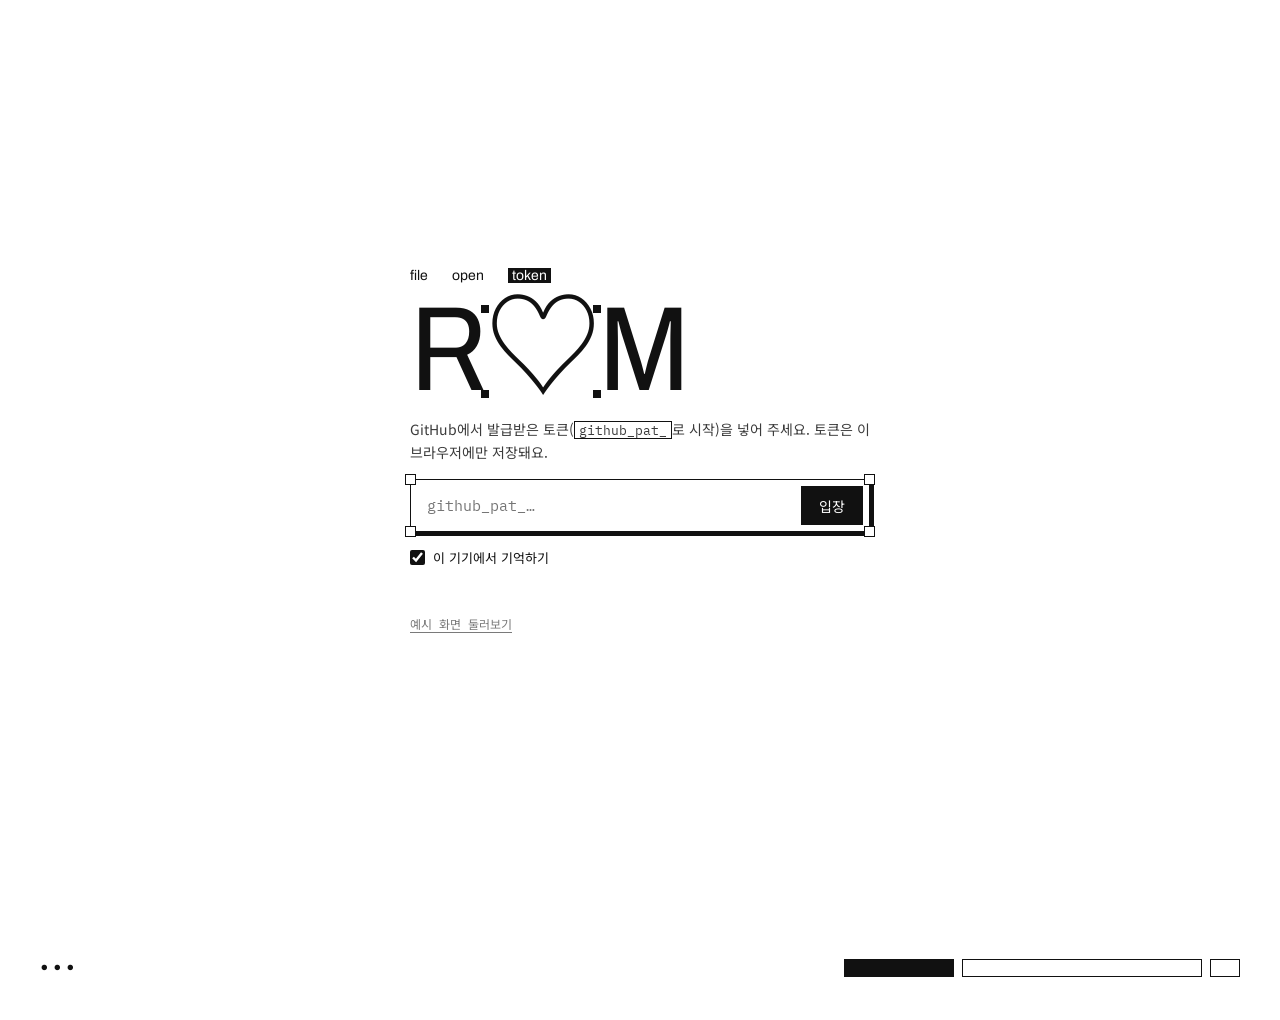
==== index.html @ b3a7171d "Append new outfits at the end and let outfits be reordered In window mode each card can be dragged t" ====
<!doctype html>
<html lang="ko">
<head>
<meta charset="utf-8">
<meta name="viewport" content="width=device-width, initial-scale=1, viewport-fit=cover">
<!--ARTIFACT-START-->
<title>R♡M</title>
<meta name="claude:viewport-fit-sides" content="cover">
<link rel="preconnect" href="https://fonts.googleapis.com">
<link rel="preconnect" href="https://fonts.gstatic.com" crossorigin>
<link rel="stylesheet" href="https://fonts.googleapis.com/css2?family=Archivo:wdth,wght@62..125,300..900&family=IBM+Plex+Mono:wght@400;500&family=Noto+Sans+KR:wght@400;500;700&display=swap">
<style>
/* Layout: 그래픽 툴 화면 같은 한 장짜리 페이지.
   위: 메뉴 바 → 기본 룩북 세팅(남캐·여캐, 제복 단락 포함) 텍스트 박스 두 개 + 큰 PROMPT 타이포
   가운데: 캐릭터 섹션 버튼(신드롬 / 리아)
   아래: 선택한 캐릭터의 의상 그리드 → 누르면 프롬프트 팝업
   흑백 톤의 단일 밝은 테마. 의상 이미지는 원본 색 그대로, 잘리지 않게 전체를 보여준다. */
:root{
  color-scheme:light;
  --bg:#ffffff; --ink:#111111; --ink2:#3b3b3b; --mute:#7a7a7a; --line:#111111; --soft:#f1f1ef; --err:#a12a2a;
  --grot:"Archivo","Helvetica Neue",Arial,"Noto Sans KR",sans-serif;
  --kr:"Noto Sans KR","Apple SD Gothic Neo","Malgun Gothic",system-ui,sans-serif;
  --mono:"IBM Plex Mono",ui-monospace,"Noto Sans KR",monospace;
}
*{box-sizing:border-box}
[hidden]{display:none!important}
html,body{margin:0}
body{background:var(--bg);color:var(--ink);font-family:var(--grot);
  padding-left:max(16px,env(safe-area-inset-left,0px));padding-right:max(16px,env(safe-area-inset-right,0px));padding-block:0 40px;overflow-x:hidden}
button{font:inherit;color:inherit;cursor:pointer}
img{display:block;max-width:100%}
:focus-visible{outline:2px solid var(--ink);outline-offset:3px}
.wrap{max-width:1200px;margin:0 auto;position:relative}

/* 핸들 */
.h{position:absolute;width:11px;height:11px;background:var(--bg);border:1px solid var(--line);pointer-events:none}
.h.tl{top:-6px;left:-6px}.h.tr{top:-6px;right:-6px}.h.bl{bottom:-6px;left:-6px}.h.br{bottom:-6px;right:-6px}.h.tm{top:-6px;left:calc(50% - 6px)}.h.bm{bottom:-6px;left:calc(50% - 6px)}

/* 메뉴 바 */
.menu{display:flex;justify-content:space-between;align-items:center;gap:14px;flex-wrap:wrap;font-size:14px;padding-block:20px 0}
.menu ul{display:flex;gap:24px;list-style:none;margin:0;padding:0}
.menu li.on{background:var(--ink);color:var(--bg);padding:0 4px}
.mb{border:0;background:none;padding:0 4px;font:inherit;line-height:inherit}
.mb:hover{text-decoration:underline;text-underline-offset:3px}
.mb[aria-pressed="true"]{background:var(--ink);color:var(--bg);text-decoration:none}
/* view = 완성 화면: 수정·추가·삭제 버튼을 모두 숨긴다 */
.mode-view [data-edit],.mode-view [data-editi],.mode-view [data-add],.mode-view [data-del],.mode-view .ed,.mode-view .mv{display:none!important}
.mode-view .pick[data-portrait]{pointer-events:none}
.mode-view .pick[data-portrait] .empty2{visibility:hidden}
.bars{display:flex;gap:8px;align-items:center}
.bars i{display:block;height:18px;border:1px solid var(--line)}
.bars i.f{background:var(--ink)}
.bars button{border:1px solid var(--line);background:var(--bg);height:22px;padding:0 10px;font-size:12px}

.rot{writing-mode:vertical-rl;font-size:13px;position:absolute;left:-28px;top:220px}

/* 히어로 */
.hero{display:grid;grid-template-columns:minmax(0,1.1fr) minmax(0,1fr);gap:clamp(20px,4vw,48px);margin-top:36px;align-items:start}
.mains{display:flex;flex-direction:column;gap:34px}
.doc{display:flex;flex-direction:column}
.tab{display:inline-flex;align-self:flex-start;align-items:center;gap:14px;border:1px solid var(--line);border-bottom:0;padding:6px 10px;font-size:14px;background:var(--bg)}
.tab b{font-weight:600}
.tab span{font-family:var(--mono);font-size:11px;color:var(--mute)}
.sel{position:relative;border:1px solid var(--line);padding:20px 22px}
.prompt{font-family:var(--mono);font-size:14px;line-height:1.75;margin:0;word-break:break-word;white-space:pre-wrap}
.tb{display:flex;align-items:center;gap:8px;margin-top:14px;flex-wrap:wrap;font-size:13px}
.tb .box{border:1px solid var(--line);padding:5px 10px}
.btn{border:1px solid var(--line);background:var(--ink);color:var(--bg);padding:7px 14px;font-size:13px}
.btn.w{background:var(--bg);color:var(--ink)}

.side{display:flex;flex-direction:column;gap:22px}
.big{font-weight:400;font-stretch:88%;font-size:clamp(72px,12vw,150px);line-height:.86;letter-spacing:-.04em;margin:0}
.big .o{position:relative;display:inline-block}
.big .o::after{content:"";position:absolute;inset:6% -2% 4%;pointer-events:none;background:
  linear-gradient(var(--ink),var(--ink)) 0 0/8px 8px no-repeat,linear-gradient(var(--ink),var(--ink)) 100% 0/8px 8px no-repeat,linear-gradient(var(--ink),var(--ink)) 0 100%/8px 8px no-repeat,linear-gradient(var(--ink),var(--ink)) 100% 100%/8px 8px no-repeat}
/* 캐릭터 대표 이미지 */
.portraits{display:grid;grid-template-columns:repeat(2,minmax(0,1fr));gap:18px;width:100%;max-width:440px}
.pt{position:relative;min-width:0}
.pt .pick{display:block;width:100%;border:0;background:none;padding:0;text-align:left;position:relative}
.pt .frame{aspect-ratio:3/4;border:1px solid var(--line);background:var(--bg);display:grid;place-items:center;overflow:hidden}
.pt .frame img{width:100%;height:100%;object-fit:contain}
.pt .frame .empty2{font-family:var(--kr);font-size:12px;color:var(--mute);text-align:center;line-height:1.6}
.pt .frame .empty2 b{display:block;font-size:30px;font-weight:300;color:var(--ink);line-height:1}
.pt .h{display:none}
.pt .pick:hover .h,.pt .pick:focus-visible .h,.pt.on .h{display:block}
.pt .pick:focus-visible{outline:none}
.pt .cap{display:flex;justify-content:space-between;align-items:baseline;gap:6px;margin-top:8px}
.pt .cap b{font-size:15px;font-weight:600;font-family:var(--kr)}
.pt .cap span{font-family:var(--mono);font-size:11px;color:var(--mute)}
.pt .ed{position:absolute;top:6px;right:6px;z-index:2;border:1px solid var(--line);background:var(--bg);font-size:11px;padding:3px 7px;font-family:var(--kr)}
.pt .ed:hover,.pt .ed:focus-visible{background:var(--ink);color:var(--bg)}

/* 섹션 버튼: 신드롬 / 리아 */
.chars{margin-top:64px;display:flex;align-items:center;gap:clamp(12px,3vw,28px);flex-wrap:wrap}
.chars .lbl{font-family:var(--mono);font-size:12px;color:var(--mute);writing-mode:vertical-rl;transform:rotate(180deg)}
.cbtn{position:relative;border:1px solid transparent;background:none;padding:5px 14px 6px;font-weight:500;font-stretch:80%;font-size:clamp(22px,3vw,30px);line-height:1;letter-spacing:-.03em;color:#b5b5b5;font-family:var(--grot)}
.cbtn:hover{color:var(--ink)}
.cbtn[aria-selected="true"]{color:var(--ink);border-color:var(--line)}
.cbtn .h{display:none}
.cbtn[aria-selected="true"] .h{display:block}
.cbtn sup{font-family:var(--mono);font-size:12px;font-weight:400;letter-spacing:0;vertical-align:top;margin-left:6px;color:var(--mute)}
.slash{font-weight:300;font-stretch:80%;font-size:clamp(22px,3vw,30px);line-height:1;color:var(--ink)}

/* 의상 그리드 */
.grid{display:grid;grid-template-columns:repeat(6,minmax(0,1fr));gap:22px 18px;margin-top:30px}
.card{position:relative;min-width:0}
.card .ed{position:absolute;top:6px;right:6px;z-index:2;border:1px solid var(--line);background:var(--bg);font-size:11px;padding:3px 7px;font-family:var(--kr);opacity:.85}
.card .ed:hover,.card .ed:focus-visible{opacity:1;background:var(--ink);color:var(--bg)}
.card .mv{position:absolute;top:6px;left:6px;z-index:2;display:flex}
.card .mv button{border:1px solid var(--line);background:var(--bg);font-size:11px;width:24px;height:22px;padding:0;line-height:1}
.card .mv button+button{border-left:0}
.card .mv button:hover:not(:disabled){background:var(--ink);color:var(--bg)}
.card .mv button:disabled{opacity:.3;cursor:default}
.card[draggable="true"]{cursor:grab}
.card.dragging{opacity:.35}
.card.drop-l::before,.card.drop-r::before{content:"";position:absolute;top:0;bottom:0;width:3px;background:var(--ink);z-index:3}
.card.drop-l::before{left:-11px}.card.drop-r::before{right:-11px}
.mode-view .card[draggable="true"]{cursor:default}
.it{width:100%}
.it{border:0;background:none;padding:0;text-align:left;position:relative;font-family:var(--grot)}
.it .h{display:none}
.it:hover .h,.it:focus-visible .h{display:block}
.it:focus-visible{outline:none}
.art{aspect-ratio:1;border:1px solid var(--line);background:var(--bg);position:relative;overflow:hidden}
.art img{width:100%;height:100%;object-fit:contain}
.art.contain img{padding:10%}
.it .nm{display:flex;flex-direction:column;gap:2px;font-size:13px;margin-top:8px;line-height:1.35;word-break:keep-all}
.it .nm em{font-style:normal;font-family:var(--mono);font-size:11px;color:var(--mute);white-space:nowrap}
.addt{border:1px dashed var(--line);background:var(--bg);aspect-ratio:1;display:flex;flex-direction:column;align-items:center;justify-content:center;gap:6px;font-size:13px}
.addt b{font-size:42px;font-weight:300;line-height:1}
.empty{grid-column:1/-1;border:1px dashed var(--line);padding:40px 20px;text-align:center;font-size:14px;color:var(--ink2)}

.foot{display:flex;justify-content:space-between;align-items:center;margin-top:56px;gap:12px;flex-wrap:wrap}
.dots{font-size:22px;letter-spacing:4px}

@media (max-width:1100px){.grid{grid-template-columns:repeat(4,minmax(0,1fr))}}
@media (max-width:900px){.hero{grid-template-columns:1fr}.grid{grid-template-columns:repeat(3,minmax(0,1fr))}.rot{display:none}.side{flex-direction:row;align-items:flex-end;flex-wrap:wrap}}
@media (max-width:600px){.grid{grid-template-columns:repeat(2,minmax(0,1fr))}}
@media (max-width:420px){.menu ul{gap:14px}.grid{gap:18px 14px}}

/* 팝업 */
.ov{position:fixed;inset:0;z-index:40;background:rgba(17,17,17,.5);display:grid;place-items:center;
  padding:max(16px,env(safe-area-inset-top,0px)) max(16px,env(safe-area-inset-right,0px)) max(16px,env(safe-area-inset-bottom,0px)) max(16px,env(safe-area-inset-left,0px))}
.sheet{background:var(--bg);width:min(860px,100%);max-height:100%;overflow:auto;border:1px solid var(--line);position:relative;box-shadow:8px 8px 0 var(--ink)}
.sheet .bar{display:flex;justify-content:space-between;align-items:center;border-bottom:1px solid var(--line);padding:8px 8px 8px 14px;font-size:13px;position:sticky;top:0;background:var(--bg);z-index:2}
.sheet .bar span{font-family:var(--mono);font-size:12px}
.sheet .x{width:30px;height:30px;border:1px solid var(--line);background:var(--bg);font-size:16px;line-height:1}
.view{display:grid;grid-template-columns:minmax(0,1fr) minmax(0,1.1fr)}
.view .art{aspect-ratio:3/4;border:0;border-right:1px solid var(--line)}
.view .bd{padding:24px 22px 22px;display:flex;flex-direction:column;gap:12px;min-width:0}
.view .tg{font-family:var(--mono);font-size:11px;border:1px solid var(--line);align-self:flex-start;padding:2px 8px}
.view h3{margin:0;font-size:26px;font-weight:500;font-stretch:88%;letter-spacing:-.01em}
.view pre{margin:0;white-space:pre-wrap;word-break:break-word;font-family:var(--mono);font-size:13.5px;line-height:1.75;border:1px dashed var(--line);padding:14px;max-height:300px;overflow:auto}
.view .act{display:flex;gap:8px;flex-wrap:wrap;margin-top:auto}
.btn.del{background:var(--bg);color:var(--err);border-color:var(--err)}
.form{padding:22px;display:flex;flex-direction:column;gap:14px;font-family:var(--kr)}
.form label{display:flex;flex-direction:column;gap:6px;font-size:13px;font-weight:500}
.form input[type=text],.form textarea,.form select{font:inherit;font-weight:400;border:1px solid var(--line);background:var(--bg);padding:10px 12px;font-size:14px;border-radius:0}
.form textarea{min-height:130px;font-family:var(--mono);font-size:13px;line-height:1.6;resize:vertical}
.form .two{display:grid;grid-template-columns:1fr 1fr;gap:12px}
.seg{display:flex;border:1px solid var(--line)}
.seg label{flex:1;flex-direction:row!important;align-items:center;justify-content:center;padding:9px;cursor:pointer;position:relative}
.seg label:has(input:checked){background:var(--ink);color:var(--bg)}
.seg input{position:absolute;opacity:0;pointer-events:none}
.drop{border:1px dashed var(--line);padding:14px;display:flex;gap:14px;align-items:center}
.drop .pv{width:72px;height:96px;flex:none;background:var(--soft);display:grid;place-items:center;font-size:11px;color:var(--mute);overflow:hidden}
.drop .pv img{width:100%;height:100%;object-fit:contain}
.drop.over{background:var(--soft);border-style:solid}
.hint{font-size:12px;color:var(--mute);margin:6px 0 0}
.err{color:var(--err);font-size:13px;min-height:1em;margin:0}
.row-end{display:flex;gap:8px;justify-content:flex-end}
@media (max-width:640px){.view{grid-template-columns:1fr}.view .art{aspect-ratio:4/3;border-right:0;border-bottom:1px solid var(--line)}.form .two{grid-template-columns:1fr}}
.toast{position:fixed;left:50%;bottom:calc(24px + env(safe-area-inset-bottom,0px));transform:translateX(-50%);background:var(--ink);color:var(--bg);padding:10px 18px;font-size:14px;z-index:60;font-family:var(--kr)}
.pop{animation:pop .3s}@keyframes pop{50%{transform:scale(1.06)}}

/* 제복 단락 */
.prompt+.prompt{margin-top:14px}
.prompt.u{padding-top:14px;border-top:1px dashed var(--line)}
.btn[aria-pressed="true"]{background:var(--ink);color:var(--bg)}
.btn.tg2{background:var(--bg);color:var(--ink)}
/* 팝업 안 섹션별 프롬프트 */
.pbox{border:1px solid var(--line);position:relative;padding:14px}
.pbox .prompt{font-size:13.5px}
.vh{display:flex;justify-content:space-between;align-items:center;gap:8px;flex-wrap:wrap}
.vh b{font-size:15px;font-family:var(--kr)}
.vh .btns{display:flex;gap:6px}
.opts{display:flex;gap:16px;flex-wrap:wrap;font-family:var(--kr);font-size:14px}
.opts label{display:flex;align-items:center;gap:6px;cursor:pointer}
.opts input{width:16px;height:16px;accent-color:#111;margin:0}
/* 폼: 섹션 행 */
.srows{display:flex;flex-direction:column;gap:12px}
.srow{border:1px dashed var(--line);padding:10px;display:flex;flex-direction:column;gap:8px}
.srow .top2{display:flex;gap:8px;align-items:center}
.srow .top2 input{flex:1;min-width:0}
.srow textarea{min-height:90px}
.srow .rm{border:1px solid var(--line);background:var(--bg);width:34px;height:38px;flex:none}
.addsec{align-self:flex-start}
.lk{display:inline-flex;align-items:center;border:1px solid var(--line);height:22px;padding:0 10px;font-size:12px;text-decoration:none;color:var(--ink)}
.mode{font-family:var(--mono);font-size:11px;color:var(--mute)}
.gate{position:fixed;inset:0;z-index:50;background:var(--bg);display:grid;place-items:center;overflow:auto;
  padding:max(16px,env(safe-area-inset-top,0px)) max(16px,env(safe-area-inset-right,0px)) max(16px,env(safe-area-inset-bottom,0px)) max(16px,env(safe-area-inset-left,0px))}
.gbox{width:min(460px,100%);display:flex;flex-direction:column;gap:16px}
.gbox .big{font-size:clamp(72px,18vw,120px)}
.gbox p{margin:0;font-size:14px;line-height:1.6;color:var(--ink2);font-family:var(--kr)}
.gbox code{font-family:var(--mono);font-size:12.5px;border:1px solid var(--line);padding:0 4px}
.gform{position:relative;border:1px solid var(--line);padding:6px;display:flex;gap:6px}
.gform input{flex:1;min-width:0;border:0;font-family:var(--mono);font-size:15px;padding:10px;background:transparent}
.gform input:focus{outline:none}
.gform:focus-within{box-shadow:4px 4px 0 var(--ink)}
.gform button{border:0;background:var(--ink);color:var(--bg);padding:0 18px;font-size:14px}
.keep{display:flex;align-items:center;gap:8px;font-size:13px;font-family:var(--kr)}
.keep input{width:15px;height:15px;accent-color:#111;margin:0}
.gerr{color:var(--err);font-size:13px;min-height:1.2em;font-family:var(--kr)}
.demo{align-self:flex-start;border:0;background:none;padding:0;font-size:12px;font-family:var(--mono);color:var(--mute);text-decoration:underline;text-underline-offset:3px}
.shake{animation:sh .35s}@keyframes sh{25%{transform:translateX(-6px)}75%{transform:translateX(6px)}}
.sr{position:absolute;width:1px;height:1px;overflow:hidden;clip:rect(0 0 0 0);white-space:nowrap}
button.lk{background:var(--bg);cursor:pointer}
@media (prefers-reduced-motion:reduce){*{animation:none!important;transition:none!important}}
</style>
<!--HEAD-END-->
</head>
<body>
<!--BODY-START-->
<div class="gate" id="gate" hidden>
  <div class="gbox">
    <div class="menu" style="padding:0"><ul><li>file</li><li>open</li><li class="on">token</li></ul></div>
    <h1 class="big">R<span class="o">♡</span>M</h1>
    <p>GitHub에서 발급받은 토큰(<code>github_pat_</code>로 시작)을 넣어 주세요. 토큰은 이 브라우저에만 저장돼요.</p>
    <form class="gform" id="gform" autocomplete="off">
      <i class="h tl"></i><i class="h tr"></i><i class="h bl"></i><i class="h br"></i>
      <label for="gtoken" class="sr">GitHub 토큰</label>
      <input id="gtoken" type="password" placeholder="github_pat_…" spellcheck="false">
      <button type="submit">입장</button>
    </form>
    <label class="keep" for="gkeep"><input type="checkbox" id="gkeep" checked>이 기기에서 기억하기</label>
    <div class="gerr" id="gerr" role="alert"></div>
    <button type="button" class="demo" id="gdemo">예시 화면 둘러보기</button>
  </div>
</div>

<div class="wrap" id="app">
  <div class="menu">
    <ul><li>filter</li><li>effect</li><li><button type="button" class="mb" data-mode="view" aria-pressed="false" title="완성 화면 보기">view</button></li><li><button type="button" class="mb" data-mode="window" aria-pressed="true" title="수정 화면">window</button></li></ul>
    <div class="bars"><i class="f" style="width:22px"></i><i style="width:clamp(60px,14vw,150px)"></i><button type="button" data-add>+ 추가</button><button type="button" class="lk" id="lock" hidden>나가기</button></div>
  </div>
  <span class="rot">( prompt )</span>

  <div class="hero">
    <div class="mains" id="mains"></div>
    <div class="side">
      <h1 class="big">R<span class="o">♡</span>M</h1>
      <div class="portraits" id="portraits"></div>
    </div>
  </div>

  <div class="chars" role="tablist" aria-label="캐릭터">
    <span class="lbl">layer</span>
    <button class="cbtn" role="tab" id="c-syndrome" data-char="syndrome" aria-controls="grid"><i class="h tl"></i><i class="h tr"></i><i class="h bl"></i><i class="h br"></i>신드롬<sup id="n-syndrome"></sup></button>
    <span class="slash" aria-hidden="true">/</span>
    <button class="cbtn" role="tab" id="c-ria" data-char="ria" aria-controls="grid"><i class="h tl"></i><i class="h tr"></i><i class="h bl"></i><i class="h br"></i>리아<sup id="n-ria"></sup></button>
  </div>

  <div class="grid" id="grid" role="tabpanel"></div>

  <div class="foot"><span class="dots">•••</span><div class="bars"><i class="f" style="width:110px"></i><i style="width:clamp(80px,24vw,240px)"></i><i style="width:30px"></i></div></div>
</div>

<div class="ov" id="ov" hidden><div class="sheet" role="dialog" aria-modal="true" aria-labelledby="sheet-title" id="sheet"></div></div>
<div class="toast" id="toast" hidden role="status"></div>

<script>
(function(){
/* ---------- 예시 의상 그림 (실제 사진으로 바꿀 자리) ---------- */
var S={
jacket:'<path d="M62 42 86 30l14 24 14-24 24 12 30 30 14 110-26 4-8-70v120H52V112l-8 70-26-4 14-110Z" fill="#161616"/><path d="M100 54 96 232M86 30l-12 62 26-38M114 30l12 62-26-38M58 150h22M120 150h22" stroke="#f2f2f2" stroke-width="2.4" fill="none"/>',
skirt:'<rect x="62" y="56" width="76" height="14" fill="#161616"/><path d="M62 70h76l8 40H54Z" fill="#2a2a2a"/><path d="M54 110h92l10 46q-8 8-16 0-8 8-16 0-8 8-16 0-8 8-16 0-8 8-16 0-8 8-16 0-8 8-14 0Z" fill="#161616"/><path d="M56 112q6 6 12 0t12 0 12 0 12 0 12 0 12 0 12 0 12 0" stroke="#eee" stroke-width="2" fill="none"/>',
dress:'<path d="M78 40v34M122 40v34" stroke="#161616" stroke-width="2.5"/><path d="M72 74h56l6 40 22 118q-56 12-112 0l22-118Z" fill="#1d1d1d"/><path d="M72 76q7 8 14 0t14 0 14 0 14 0M46 228q9 8 18 0t18 0 18 0 18 0 18 0 18 0" stroke="#e9e9e9" stroke-width="2.4" fill="none"/>',
boots:'<path d="M54 30h36v150l30 26v26H48v-28l6-6Z" fill="#161616"/><path d="M108 40h36v140l30 26v26h-72v-28l6-6Z" fill="#2c2c2c"/><path d="M54 60h36M54 92h36M54 124h36M108 70h36M108 102h36M108 134h36" stroke="#d9d9d9" stroke-width="5"/>',
stripe:'<defs><pattern id="st" width="12" height="12" patternUnits="userSpaceOnUse"><rect width="12" height="6" fill="#161616"/></pattern></defs><path d="M58 60q42 14 84 0l40 24-12 30-22-8v124H52V106l-22 8-12-30Z" fill="#fafafa" stroke="#161616" stroke-width="2"/><path d="M58 60q42 14 84 0l40 24-12 30-22-8v124H52V106l-22 8-12-30Z" fill="url(#st)"/>',
cargo:'<path d="M64 36h72l10 196h-36l-10-130-10 130H54Z" fill="#3a3a3a"/><rect x="64" y="36" width="72" height="12" fill="#161616"/><rect x="52" y="120" width="26" height="30" fill="none" stroke="#e5e5e5" stroke-width="2"/><rect x="122" y="120" width="26" height="30" fill="none" stroke="#e5e5e5" stroke-width="2"/>',
coat:'<path d="M60 44q40-14 80 0l26 36 8 150h-30l-4-60v64H60v-64l-4 60H26l8-150Z" fill="#2d2d2d"/><g fill="#d6d6d6"><circle cx="66" cy="46" r="9"/><circle cx="80" cy="56" r="10"/><circle cx="94" cy="64" r="9"/><circle cx="134" cy="46" r="9"/><circle cx="120" cy="56" r="10"/><circle cx="106" cy="64" r="9"/></g><path d="M56 132h88" stroke="#111" stroke-width="7"/>',
bag:'<path d="M62 120q38-110 76 0" fill="none" stroke="#9a9a9a" stroke-width="5" stroke-dasharray="7 4"/><rect x="48" y="116" width="104" height="80" rx="10" fill="#161616"/><rect x="90" y="146" width="20" height="14" rx="2" fill="none" stroke="#e6e6e6" stroke-width="2.4"/>'
};
function svgUri(k){return 'data:image/svg+xml;charset=utf-8,'+encodeURIComponent('<svg xmlns="http://www.w3.org/2000/svg" viewBox="0 0 200 260">'+S[k]+'</svg>');}

var CHARS={syndrome:'신드롬',ria:'리아'};
function S3(full,upper,noshoes){var s=[{label:'전체',prompt:full}];if(upper)s.push({label:'상반신만',prompt:upper});if(noshoes)s.push({label:'신발없이',prompt:noshoes});return s;}
/* 예시 화면용 데이터. 실제 프롬프트는 비공개 저장소 zzeori-data 의 data/state.json 에만 있어요. */
var BASE={
  mains:[
    {id:'m',label:'남캐',title:'기본 룩북 세팅',prompt:'(예시 화면) 실제 남캐 프롬프트는 토큰으로 들어가면 보여요.',uniform:'(예시 화면) 제복 프롬프트 자리예요.'},
    {id:'f',label:'여캐',title:'기본 룩북 세팅',prompt:'(예시 화면) 실제 여캐 프롬프트는 토큰으로 들어가면 보여요.',uniform:'(예시 화면) 제복 프롬프트 자리예요.'}
  ],
  items:[
    {id:'s1',char:'syndrome',title:'레더 바이커 재킷',tag:'OUTER',art:'jacket',sections:S3('black leather biker jacket, silver zippers, studded belt, white t-shirt, black slim pants, black combat boots, full body,','black leather biker jacket, silver zippers, white t-shirt, upper body, cowboy shot,','black leather biker jacket, silver zippers, studded belt, white t-shirt, black slim pants, barefoot, no shoes,')},
    {id:'s2',char:'syndrome',title:'와이드 카고 팬츠',tag:'BOTTOM',art:'cargo',sections:S3('grey cropped zip hoodie, washed grey wide cargo pants, strap details, platform sneakers, full body,','grey cropped zip hoodie, hood down, silver chain necklace, upper body,','grey cropped zip hoodie, washed grey wide cargo pants, strap details, barefoot, no shoes,')},
    {id:'s3',char:'syndrome',title:'퍼 트리밍 코트',tag:'OUTER',art:'coat',sections:S3('long charcoal wool coat, faux fur collar, fur cuffs, belted waist, black turtleneck, black boots, full body,','long charcoal wool coat, faux fur collar, black turtleneck, upper body,','long charcoal wool coat, faux fur collar, belted waist, black trousers, barefoot, no shoes,')},
    {id:'s4',char:'syndrome',title:'버클 부츠',tag:'SHOES',art:'boots',sections:S3('black platform boots, multiple silver buckles, knee-high,')},
    {id:'r1',char:'ria',title:'프릴 미니스커트',tag:'BOTTOM',art:'skirt',sections:S3('white off-shoulder blouse, tiered white ruffle mini skirt, lace hem, black thighhighs, mary janes, full body,','white off-shoulder blouse, lace trim, ribbon choker, upper body,','white off-shoulder blouse, tiered white ruffle mini skirt, lace hem, black thighhighs, barefoot, no shoes,')},
    {id:'r2',char:'ria',title:'레이스 슬립 드레스',tag:'DRESS',art:'dress',sections:S3('black satin slip dress, lace trim, thin straps, grey cardigan, silver necklace, black heels, full body,','black satin slip dress, lace trim, thin straps, silver necklace, upper body,','black satin slip dress, lace trim, thin straps, grey cardigan, barefoot, no shoes,')},
    {id:'r3',char:'ria',title:'스트라이프 니트 탑',tag:'TOP',art:'stripe',sections:S3('black and white striped knit top, off-shoulder, arm warmers, low-rise denim shorts, sneakers, full body,','black and white striped knit top, off-shoulder, arm warmers, upper body,','black and white striped knit top, off-shoulder, low-rise denim shorts, barefoot, no shoes,')},
    {id:'r4',char:'ria',title:'체인 숄더백',tag:'BAG',art:'bag',sections:S3('small black leather shoulder bag, chunky silver chain strap, heart charm,')}
  ]
};
function clone(o){return JSON.parse(JSON.stringify(o));}

/* ---------- 저장소: 비공개 GitHub 저장소 s2ndrome/zzeori-data
   방문자가 입력한 GitHub 토큰으로 GitHub API를 직접 불러요. 토큰은 그 사람 브라우저에만 남아요.
   data/state.json 에 프롬프트, images/ 에 의상 이미지를 저장하고, 저장할 때마다 커밋이 남아요. ---------- */
var GH={owner:'s2ndrome',repo:'zzeori-data',file:'data/state.json',token:'',sha:null};
var TKEY='rom-gh-token';
function b64e(str){return btoa(unescape(encodeURIComponent(str)));}
function b64d(b){return decodeURIComponent(escape(atob(String(b).replace(/\s/g,''))));}
function gh(path,opt){opt=opt||{};var h={'Authorization':'Bearer '+GH.token,'Accept':opt.accept||'application/vnd.github+json','X-GitHub-Api-Version':'2022-11-28'};
  if(opt.body)h['Content-Type']='application/json';
  return fetch('https://api.github.com/repos/'+GH.owner+'/'+GH.repo+path,{method:opt.method||'GET',headers:h,body:opt.body?JSON.stringify(opt.body):undefined,cache:'no-store'});}
function ghErr(r){var e=new Error(r.status===401?'auth':r.status===403?'perm':r.status===404?'notfound':(r.status===409||r.status===422)?'conflict':'net');e.status=r.status;return e;}
var Store={
  gh:false,
  login:function(token){GH.token=token;
    return gh('/contents/'+GH.file).then(function(r){
      if(r.ok)return r.json().then(function(j){GH.sha=j.sha;Store.gh=true;return JSON.parse(b64d(j.content));});
      if(r.status===404)return gh('').then(function(r2){if(!r2.ok)throw ghErr(r2.status===404?{status:401}:r2);GH.sha=null;Store.gh=true;return null;});
      throw ghErr(r.status===404?{status:401}:r);
    });
  },
  reload:function(){return Store.login(GH.token);},
  save:function(st,msg){
    if(!Store.gh)return Promise.resolve();
    var body={message:'R♡M: '+(msg||'저장'),content:b64e(JSON.stringify(st,null,2)+'\n')};if(GH.sha)body.sha=GH.sha;
    return gh('/contents/'+GH.file,{method:'PUT',body:body}).then(function(r){if(!r.ok)throw ghErr(r);return r.json();}).then(function(j){GH.sha=j.content.sha;});
  },
  putImage:function(dataUrl){
    if(!Store.gh)return Promise.resolve(dataUrl);
    var ext=/^data:image\/png/.test(dataUrl)?'.png':'.jpg';
    var path='images/'+Date.now().toString(36)+Math.random().toString(36).slice(2,8)+ext;
    return gh('/contents/'+path,{method:'PUT',body:{message:'R♡M: 이미지 추가',content:dataUrl.split(',')[1]}}).then(function(r){if(!r.ok)throw ghErr(r);return 'gh:'+path;});
  },
  dropImage:function(ref){if(!Store.gh||!ref||ref.indexOf('gh:')!==0)return;var path=ref.slice(3);
    gh('/contents/'+path).then(function(r){return r.ok?r.json():null;}).then(function(j){if(j)gh('/contents/'+path,{method:'DELETE',body:{message:'R♡M: 이미지 삭제',sha:j.sha}});}).catch(function(){});}
};
/* 비공개 저장소 이미지는 주소만으로 열리지 않아서 토큰으로 받아와 붙인다 */
var imgCache={};
function hydrate(root){(root||document).querySelectorAll('img[data-gh]').forEach(function(im){var p=im.getAttribute('data-gh');
  if(!imgCache[p])imgCache[p]=gh('/contents/'+p,{accept:'application/vnd.github.raw'}).then(function(r){if(!r.ok)throw 0;return r.blob();}).then(function(b){return URL.createObjectURL(b);}).catch(function(){delete imgCache[p];return '';});
  imgCache[p].then(function(u){if(u)im.src=u;});im.removeAttribute('data-gh');});}
var state=clone(BASE);
var cur='syndrome',uniOpen={};

function find(id){return state.items.filter(function(i){return i.id===id;})[0];}
function main(id){return state.mains.filter(function(m){return m.id===id;})[0];}
function esc(s){return String(s==null?'':s).replace(/[&<>"']/g,function(c){return {'&':'&amp;','<':'&lt;','>':'&gt;','"':'&quot;',"'":'&#39;'}[c];});}
var BLANK='[data-uri]';
function imgTag(it,alt){var g=it.img&&it.img.indexOf('gh:')===0;return '<img src="'+(g?BLANK:esc(it.img||svgUri(it.art||'jacket')))+'"'+(g?' data-gh="'+esc(it.img.slice(3))+'"':'')+' alt="'+esc(alt)+'" loading="lazy">';}
function art(it){return '<div class="art'+(it.img?'':' contain')+'">'+imgTag(it,it.title)+'</div>';}
var H4='<i class="h tl"></i><i class="h tr"></i><i class="h bl"></i><i class="h br"></i>';

function errMsg(e){var m=e&&e.message;return m==='perm'?'이 토큰은 보기 전용이라 저장할 수 없어요.':m==='auth'?'토큰이 만료됐거나 삭제됐어요. 다시 입장해 주세요.':m==='conflict'?'다른 사람이 먼저 저장했어요. 최신 내용을 불러왔으니 다시 해 주세요.':'저장하지 못했어요. 인터넷 연결을 확인하고 다시 시도해 주세요.';}
function persist(msg){return Store.save(state,msg).then(function(){render();if(msg)toast(msg);return true;},function(e){toast(errMsg(e));
  if(e&&e.message==='conflict')Store.reload().then(function(s){if(s)state=s;render();}).catch(function(){});
  if(e&&e.message==='auth')logout();return false;});}

function render(){
  document.getElementById('mains').innerHTML=state.mains.map(function(m){var open=!!uniOpen[m.id];return ''+
    '<div class="doc"><div class="tab"><b>'+esc(m.title)+'</b></div>'+
    '<div class="sel" id="box-'+m.id+'">'+H4+'<i class="h tm"></i><i class="h bm"></i><p class="prompt">'+esc(m.prompt)+'</p>'+
    (open?'<p class="prompt u">'+esc(m.uniform||'(아직 제복 프롬프트가 없어요. 수정에서 넣어 주세요.)')+'</p>':'')+'</div>'+
    '<div class="tb"><span class="box">Mono</span><span class="box">14</span><b>B</b><i>i</i><span>A</span><button class="btn tg2" data-uni="'+m.id+'" aria-pressed="'+open+'" aria-controls="box-'+m.id+'">제복</button>'+
    (open?'<button class="btn w" data-copy="uni:'+m.id+'">COPY</button><button class="btn" data-copy="full:'+m.id+'">FULL COPY</button>':'<button class="btn" data-copy="main:'+m.id+'">'+m.label+' 복사하기</button>')+
    '<button class="btn w" data-edit="'+m.id+'">수정</button></div></div>';}).join('');
  var n={syndrome:0,ria:0};state.items.forEach(function(i){n[i.char]=(n[i.char]||0)+1;});
  document.getElementById('n-syndrome').textContent=n.syndrome;document.getElementById('n-ria').textContent=n.ria;
  var pts=state.portraits||{};
  document.getElementById('portraits').innerHTML=['syndrome','ria'].map(function(c){var src=pts[c];return '<div class="pt'+(c===cur?' on':'')+'">'+
    '<button class="pick" data-'+(src?'char':'portrait')+'="'+c+'" aria-label="'+CHARS[c]+(src?' 의상 보기':' 대표 이미지 넣기')+'"><div class="frame">'+(src?imgTag({img:src},CHARS[c]):'<span class="empty2"><b>+</b>대표 이미지<br>넣기</span>')+'</div>'+H4+'</button>'+
    (src?'<button class="ed" data-portrait="'+c+'" aria-label="'+CHARS[c]+' 대표 이미지 바꾸기">변경</button>':'')+
    '<div class="cap"><b>'+CHARS[c]+'</b><span>'+c+'.png</span></div></div>';}).join('');
  var list=state.items.filter(function(i){return i.char===cur;});
  document.getElementById('grid').innerHTML=list.map(function(it,i){return '<div class="card" draggable="true" data-id="'+esc(it.id)+'"><div class="mv"><button type="button" data-mv="-1" data-mvid="'+esc(it.id)+'" aria-label="'+esc(it.title)+' 앞으로"'+(i?'':' disabled')+'>←</button><button type="button" data-mv="1" data-mvid="'+esc(it.id)+'" aria-label="'+esc(it.title)+' 뒤로"'+(i<list.length-1?'':' disabled')+'>→</button></div><button class="it" data-open="'+esc(it.id)+'">'+art(it)+H4+'<span class="nm">'+esc(it.title)+'<em>'+(it.sections||[]).length+' sec · '+esc(String(it.tag).toLowerCase())+'</em></span></button><button class="ed" data-editi="'+esc(it.id)+'" aria-label="'+esc(it.title)+' 수정">수정</button></div>';}).join('')+
    (list.length?'':'<p class="empty">아직 '+CHARS[cur]+' 의상이 없어요. + 칸에서 첫 의상을 추가해 보세요.</p>')+
    '<button class="addt" data-add="'+cur+'"><b>+</b>'+CHARS[cur]+' 의상 추가</button>';
  document.querySelectorAll('.cbtn').forEach(function(b){var on=b.dataset.char===cur;b.setAttribute('aria-selected',on);b.tabIndex=on?0:-1;});
  document.getElementById('grid').setAttribute('aria-labelledby','c-'+cur);
  document.getElementById('lock').hidden=!Store.gh;
  hydrate();
}

/* ---------- 복사 ---------- */
var tt;function toast(m){var t=document.getElementById('toast');t.textContent=m;t.hidden=false;clearTimeout(tt);tt=setTimeout(function(){t.hidden=true;},1800);}
function copy(text,btn){
  function ok(){toast('프롬프트를 복사했어요');if(btn){btn.classList.remove('pop');void btn.offsetWidth;btn.classList.add('pop');}}
  function fb(){var ta=document.createElement('textarea');ta.value=text;ta.setAttribute('readonly','');ta.style.position='fixed';ta.style.opacity='0';document.body.appendChild(ta);ta.select();var d=false;try{d=document.execCommand('copy');}catch(e){}document.body.removeChild(ta);if(d)ok();else toast('복사가 막혀 있어요. 글자를 길게 눌러 직접 복사해 주세요.');}
  if(navigator.clipboard&&navigator.clipboard.writeText)navigator.clipboard.writeText(text).then(ok,fb);else fb();
}

/* ---------- 팝업 ---------- */
var ov=document.getElementById('ov'),sheet=document.getElementById('sheet'),last=null;
function openSheet(name,html){last=document.activeElement;sheet.innerHTML='<div class="bar"><span>'+name+'</span><button class="x" data-close aria-label="닫기">×</button></div>'+html;ov.hidden=false;hydrate(sheet);var f=sheet.querySelector('input[type=text],textarea,.vh .btn');(f||sheet.querySelector('.x')).focus();}
function closeSheet(){ov.hidden=true;sheet.innerHTML='';if(last&&last.focus&&document.contains(last))last.focus();}
/* 신드롬 = 남캐 기본 세팅, 리아 = 여캐 기본 세팅 */
var CHAR_MAIN={syndrome:'m',ria:'f'};
var secPick=0;
function joinP(a,b){return [a,b].filter(Boolean).map(function(x){return x.trim();}).join(' ');}
function openItem(id){var it=find(id);if(!it)return;secPick=0;
  var opts=(it.sections||[]).map(function(s,i){return i?'<label for="opt-'+i+'"><input type="checkbox" id="opt-'+i+'" data-pick="'+i+'">'+esc(s.label)+'</label>':'';}).join('');
  openSheet(esc(String(it.tag).toLowerCase())+'.png — '+CHARS[it.char],'<div class="view">'+art(it)+'<div class="bd"><span class="tg">'+esc(it.tag)+' · '+CHARS[it.char]+'</span><h3 id="sheet-title">'+esc(it.title)+'</h3>'+
  '<div class="vh"><b>'+CHARS[it.char]+'</b><div class="btns"><button class="btn w" data-copy="sec:'+esc(it.id)+'">COPY</button><button class="btn" data-copy="fullsec:'+esc(it.id)+'">FULL COPY</button></div></div>'+
  '<div class="pbox" id="pbox"></div>'+(opts?'<div class="opts">'+opts+'</div>':'')+
  '<div class="act"><button class="btn w" data-editi="'+esc(it.id)+'">수정</button><button class="btn del" data-del="'+esc(it.id)+'">삭제</button><button class="btn w" data-close>닫기</button></div></div></div>');
  fillPbox(it);}
function fillPbox(it){var m=main(CHAR_MAIN[it.char]),s=it.sections[secPick]||it.sections[0];
  document.getElementById('pbox').innerHTML='<p class="prompt">'+esc(m?m.prompt:'')+'</p><p class="prompt u">'+esc(s.prompt)+'</p>';}
document.addEventListener('change',function(e){var c=e.target.closest&&e.target.closest('[data-pick]');if(!c)return;
  var i=+c.dataset.pick;secPick=c.checked?i:0;document.querySelectorAll('[data-pick]').forEach(function(x){if(x!==c)x.checked=false;});
  var id=sheet.querySelector('[data-editi]');if(id)fillPbox(find(id.dataset.editi));});

function openEdit(mid){var m=main(mid);
  openSheet((mid==='f'?'female':'male')+'.txt — 수정','<form class="form" id="ef" novalidate><h3 id="sheet-title" style="margin:0;font-size:20px">기본 룩북 세팅 · '+m.label+' 수정</h3>'+
  '<label for="e-title">제목<input type="text" id="e-title" maxlength="40" value="'+esc(m.title)+'"></label>'+
  '<label for="e-prompt">기본 프롬프트<textarea id="e-prompt">'+esc(m.prompt)+'</textarea></label>'+
  '<label for="e-uni">제복 프롬프트 <span class="hint" style="margin:0">제복 버튼을 누르면 나오는 두 번째 단락이에요.</span><textarea id="e-uni">'+esc(m.uniform)+'</textarea></label><p class="err" id="e-err" role="alert"></p>'+
  '<div class="row-end"><button type="button" class="btn w" data-close>취소</button><button type="submit" class="btn">저장하기</button></div></form>');
  document.getElementById('ef').addEventListener('submit',function(e){e.preventDefault();var t=document.getElementById('e-title').value.trim(),p=document.getElementById('e-prompt').value.trim();
    if(!t||!p){document.getElementById('e-err').textContent='제목과 기본 프롬프트를 적어 주세요.';return;}
    var prev=clone(m);m.title=t;m.prompt=p;m.uniform=document.getElementById('e-uni').value.trim();
    persist(m.label+' 세팅을 저장했어요').then(function(ok){if(ok)closeSheet();else{Object.assign(m,prev);render();}});});
}

function rowHtml(s){return '<div class="srow"><div class="top2"><input type="text" class="s-label" maxlength="20" placeholder="섹션 이름 (예: 상반신만)" aria-label="섹션 이름" value="'+esc(s.label)+'"><button type="button" class="rm" data-rmrow aria-label="이 섹션 지우기">×</button></div><textarea class="s-prompt" aria-label="섹션 프롬프트" placeholder="이 섹션에서 복사할 프롬프트">'+esc(s.prompt)+'</textarea></div>';}
var pending=null;
function openPortrait(c){pending=null;var cur2=(state.portraits||{})[c];
  openSheet(c+'.png — 대표 이미지','<form class="form" id="pf" novalidate><h3 id="sheet-title" style="margin:0;font-size:20px">'+CHARS[c]+' 대표 이미지</h3>'+
  '<div class="drop"><div class="pv" id="a-pv">'+(cur2?imgTag({img:cur2},''):'미리보기')+'</div><div><input type="file" id="a-img" accept="image/*" aria-label="대표 이미지 파일"><p class="hint"><b>사진을 복사해서 Ctrl+V</b>로 붙여 넣거나, 이 칸에 끌어다 놓아도 돼요. 투명 배경도 그대로 저장돼요.</p></div></div>'+
  '<p class="err" id="a-err" role="alert"></p><div class="row-end">'+(cur2?'<button type="button" class="btn del" id="p-del">이미지 빼기</button>':'')+'<button type="button" class="btn w" data-close>취소</button><button type="submit" class="btn" id="a-save">저장하기</button></div></form>');
  var f=document.getElementById('pf');bindDrop(f);
  var del=document.getElementById('p-del');if(del)del.addEventListener('click',function(){var old=state.portraits[c];delete state.portraits[c];
    persist(CHARS[c]+' 대표 이미지를 뺐어요').then(function(ok){if(ok){Store.dropImage(old);closeSheet();}else state.portraits[c]=old;});});
  f.addEventListener('submit',function(e){e.preventDefault();var err=document.getElementById('a-err');if(!pending){err.textContent='이미지를 골라 주세요.';return;}
    var btn=document.getElementById('a-save');btn.disabled=true;btn.textContent='저장 중…';
    Store.putImage(pending).then(function(url){state.portraits=state.portraits||{};var old=state.portraits[c];state.portraits[c]=url;
      return persist(CHARS[c]+' 대표 이미지를 저장했어요').then(function(ok){if(ok){Store.dropImage(old);closeSheet();}else{state.portraits[c]=old;render();btn.disabled=false;btn.textContent='저장하기';}});
    },function(e2){err.textContent=e2&&e2.message==='perm'?'이 토큰은 보기 전용이라 저장할 수 없어요.':'이미지를 올리지 못했어요. 다시 시도해 주세요.';btn.disabled=false;btn.textContent='저장하기';});});
}
function bindDrop(f){f.addEventListener('change',function(e){if(e.target.id==='a-img'&&e.target.files[0])readImg(e.target.files[0]);});
  var drop=f.querySelector('.drop');
  drop.addEventListener('dragover',function(e){e.preventDefault();drop.classList.add('over');});
  drop.addEventListener('dragleave',function(){drop.classList.remove('over');});
  drop.addEventListener('drop',function(e){e.preventDefault();drop.classList.remove('over');var fl=[].slice.call(e.dataTransfer.files||[]).filter(function(x){return /^image\//.test(x.type);})[0];if(fl)readImg(fl);});}
function openItemForm(ch,id){pending=null;var it=id?find(id):null;ch=it?it.char:(CHARS[ch]?ch:cur);
  var secs=it?it.sections:[{label:'전체',prompt:''},{label:'상반신만',prompt:''},{label:'신발없이',prompt:''}];
  var tags=['OUTER','TOP','BOTTOM','DRESS','SET','SHOES','BAG','ETC'];
  openSheet(it?'edit_file.png':'new_file.png','<form class="form" id="af" novalidate><h3 id="sheet-title" style="margin:0;font-size:20px">'+(it?'의상 수정':'의상 프롬프트 추가')+'</h3>'+
  '<div class="seg" role="radiogroup" aria-label="캐릭터"><label><input type="radio" name="ch" id="a-syndrome" value="syndrome"'+(ch==='syndrome'?' checked':'')+'>신드롬</label><label><input type="radio" name="ch" id="a-ria" value="ria"'+(ch==='ria'?' checked':'')+'>리아</label></div>'+
  '<div class="two"><label for="a-title">의상 이름<input type="text" id="a-title" maxlength="40" placeholder="예: 체크 플리츠 스커트" value="'+esc(it?it.title:'')+'"></label><label for="a-tag">분류<select id="a-tag">'+tags.map(function(t){return '<option'+(it&&it.tag===t?' selected':'')+'>'+t+'</option>';}).join('')+'</select></label></div>'+
  '<div><label>프롬프트 섹션 <span class="hint" style="margin:0">비워 둔 섹션은 저장되지 않아요.</span></label><div class="srows" id="srows" style="margin-top:8px">'+secs.map(rowHtml).join('')+'</div><button type="button" class="btn w addsec" id="addsec" style="margin-top:10px">+ 섹션 추가</button></div>'+
  '<div><label for="a-img">의상 이미지'+(it?' (바꿀 때만 선택)':'')+'</label><div class="drop" style="margin-top:6px"><div class="pv" id="a-pv">'+(it?imgTag(it,''):'미리보기')+'</div><div><input type="file" id="a-img" accept="image/*"><p class="hint"><b>사진을 복사해서 Ctrl+V</b>로 붙여 넣거나, 이 칸에 끌어다 놓아도 돼요. 사진은 자동으로 줄여서 저장해요.</p></div></div></div>'+
  '<p class="err" id="a-err" role="alert"></p><div class="row-end"><button type="button" class="btn w" data-close>취소</button><button type="submit" class="btn" id="a-save">저장하기</button></div></form>');
  var f=document.getElementById('af');
  document.getElementById('addsec').addEventListener('click',function(){document.getElementById('srows').insertAdjacentHTML('beforeend',rowHtml({label:'',prompt:''}));var l=document.querySelectorAll('#srows .s-label');l[l.length-1].focus();});
  f.addEventListener('click',function(e){var b=e.target.closest('[data-rmrow]');if(b)b.closest('.srow').remove();});
  bindDrop(f);
  f.addEventListener('submit',function(e){e.preventDefault();
    var c=f.querySelector('input[name=ch]:checked').value,t=document.getElementById('a-title').value.trim(),err=document.getElementById('a-err');
    var rows=[].slice.call(document.querySelectorAll('#srows .srow')).map(function(r){return {label:r.querySelector('.s-label').value.trim(),prompt:r.querySelector('.s-prompt').value.trim()};}).filter(function(s){return s.prompt;});
    rows.forEach(function(s,i){if(!s.label)s.label=i?'섹션 '+(i+1):'전체';});
    if(!t){err.textContent='의상 이름을 적어 주세요.';return;}
    if(!rows.length){err.textContent='프롬프트를 한 개 이상 적어 주세요.';return;}
    if(!it&&!pending){err.textContent='의상 이미지를 골라 주세요.';return;}
    var btn=document.getElementById('a-save');btn.disabled=true;btn.textContent='저장 중…';
    (pending?Store.putImage(pending):Promise.resolve(null)).then(function(url){
      var prev=it?clone(it):null;
      if(it){if(url){Store.dropImage(it.img);it.img=url;}it.char=c;it.title=t;it.tag=document.getElementById('a-tag').value;it.sections=rows;}
      else state.items.push({id:'u'+Date.now().toString(36)+Math.random().toString(36).slice(2,6),char:c,title:t,tag:document.getElementById('a-tag').value,img:url,sections:rows});
      return persist(it?'수정했어요':CHARS[c]+' 의상을 추가했어요').then(function(ok){if(ok){cur=c;render();closeSheet();}else{if(it)Object.assign(it,prev);else state.items.pop();render();btn.disabled=false;btn.textContent='저장하기';}});
    },function(e2){err.textContent=e2&&e2.message==='perm'?'이 토큰은 보기 전용이라 저장할 수 없어요.':'이미지를 올리지 못했어요. 다시 시도해 주세요.';btn.disabled=false;btn.textContent='저장하기';});
  });
}
/* 폼이 열려 있을 때 클립보드 사진 붙여넣기 */
document.addEventListener('paste',function(e){if(ov.hidden||!document.getElementById('a-pv'))return;
  var items=[].slice.call((e.clipboardData&&e.clipboardData.items)||[]),it=items.filter(function(x){return x.kind==='file'&&/^image\//.test(x.type);})[0];
  if(!it)return;e.preventDefault();var fl=it.getAsFile();if(fl){readImg(fl);toast('붙여 넣은 사진을 넣었어요');}});
function readImg(file){var r=new FileReader();r.onload=function(){var im=new Image();im.onload=function(){var s=Math.min(1,900/Math.max(im.width,im.height)),c=document.createElement('canvas');c.width=Math.round(im.width*s);c.height=Math.round(im.height*s);var g=c.getContext('2d');g.drawImage(im,0,0,c.width,c.height);
  /* 투명한 픽셀이 있으면 PNG로 저장(JPG는 투명이 검게 변함), 없으면 용량이 작은 JPG */
  var px=g.getImageData(0,0,c.width,c.height).data,alpha=false;for(var i=3;i<px.length;i+=16){if(px[i]<255){alpha=true;break;}}
  pending=alpha?c.toDataURL('image/png'):c.toDataURL('image/jpeg',.85);document.getElementById('a-pv').innerHTML='<img src="'+pending+'" alt="선택한 이미지">';};im.src=r.result;};r.readAsDataURL(file);}

/* 삭제는 팝업 안에서 한 번 더 확인 */
function askDelete(id){var it=find(id);var a=sheet.querySelector('.act');a.innerHTML='<span style="font-size:13px;align-self:center;font-family:var(--kr)">‘'+esc(it.title)+'’을(를) 지울까요?</span><button class="btn del" data-delyes="'+esc(id)+'">지우기</button><button class="btn w" data-open="'+esc(id)+'">취소</button>';a.querySelector('.del').focus();}

/* ---------- 순서 바꾸기 (window 화면) ---------- */
var orderTimer=null,orderBefore=null;
function saveOrderSoon(){clearTimeout(orderTimer);orderTimer=setTimeout(function(){var snap=orderBefore;orderBefore=null;
  persist('순서를 저장했어요').then(function(ok){if(!ok&&snap){state.items=snap;render();}});},900);}
function markOrder(){if(!orderBefore)orderBefore=state.items.slice();}
function moveBy(id,dir){var list=state.items.filter(function(i){return i.char===cur;}),k=list.findIndex(function(i){return i.id===id;}),o=list[k+dir];if(!o)return;
  markOrder();var a=state.items.indexOf(list[k]),b=state.items.indexOf(o);state.items[a]=o;state.items[b]=list[k];render();
  var f=document.querySelector('[data-mvid="'+id+'"][data-mv="'+dir+'"]');if(f&&!f.disabled)f.focus();else{f=document.querySelector('[data-mvid="'+id+'"]:not(:disabled)');if(f)f.focus();}
  saveOrderSoon();}
function moveTo(id,targetId,after){if(id===targetId)return;var it=find(id);markOrder();state.items.splice(state.items.indexOf(it),1);
  var t=state.items.indexOf(find(targetId));state.items.splice(after?t+1:t,0,it);render();saveOrderSoon();}
var dragId=null;
document.addEventListener('dragstart',function(e){var c=e.target.closest&&e.target.closest('.card[data-id]');if(!c||document.body.classList.contains('mode-view')){if(c)e.preventDefault();return;}
  dragId=c.dataset.id;c.classList.add('dragging');e.dataTransfer.effectAllowed='move';try{e.dataTransfer.setData('text/plain',dragId);}catch(x){}});
document.addEventListener('dragend',function(){dragId=null;document.querySelectorAll('.card').forEach(function(c){c.classList.remove('dragging','drop-l','drop-r');});});
document.addEventListener('dragover',function(e){if(!dragId)return;var c=e.target.closest&&e.target.closest('.card[data-id]');if(!c)return;e.preventDefault();
  var r=c.getBoundingClientRect(),after=e.clientX>r.left+r.width/2;document.querySelectorAll('.card').forEach(function(x){if(x!==c)x.classList.remove('drop-l','drop-r');});
  c.classList.toggle('drop-r',after);c.classList.toggle('drop-l',!after);});
document.addEventListener('drop',function(e){if(!dragId)return;var c=e.target.closest&&e.target.closest('.card[data-id]');if(!c)return;e.preventDefault();
  var after=c.classList.contains('drop-r');var id=dragId;dragId=null;moveTo(id,c.dataset.id,after);});

document.addEventListener('click',function(e){
  if(e.target===ov){closeSheet();return;}
  var mvb=e.target.closest('[data-mv]');if(mvb){if(!mvb.disabled)moveBy(mvb.dataset.mvid,+mvb.dataset.mv);return;}
  var t=e.target.closest('[data-copy],[data-open],[data-add],[data-close],[data-del],[data-delyes],[data-edit],[data-editi],[data-char],[data-uni],[data-portrait]');if(!t)return;
  var d=t.dataset;
  if(d.portrait){openPortrait(d.portrait);return;}
  if(d.char){cur=d.char;try{history.replaceState(null,'','#'+cur);}catch(x){}render();return;}
  if(d.uni){uniOpen[d.uni]=!uniOpen[d.uni];render();var b=document.querySelector('[data-uni="'+d.uni+'"]');if(b)b.focus();return;}
  if(d.copy){var k=d.copy.split(':'),txt='';
    if(k[0]==='main')txt=main(k[1]).prompt;else if(k[0]==='uni')txt=main(k[1]).uniform||'';else if(k[0]==='full'){var mm=main(k[1]);txt=joinP(mm.prompt,mm.uniform);}
    else if(k[0]==='sec'||k[0]==='fullsec'){var it=find(k[1]),sc=(it.sections[secPick]||it.sections[0]).prompt;txt=k[0]==='sec'?sc:joinP((main(CHAR_MAIN[it.char])||{}).prompt,sc);}
    if(txt)copy(txt,t);else toast('복사할 내용이 없어요');}
  else if(d.open)openItem(d.open);
  else if(d.edit)openEdit(d.edit);
  else if(d.editi)openItemForm(null,d.editi);
  else if(d.add!==undefined)openItemForm(d.add);
  else if(d.close!==undefined)closeSheet();
  else if(d.del)askDelete(d.del);
  else if(d.delyes){var id=d.delyes,gone=find(id),idx=state.items.indexOf(gone);state.items.splice(idx,1);
    persist('삭제했어요').then(function(ok){if(ok){Store.dropImage(gone.img);closeSheet();}else{state.items.splice(idx,0,gone);render();}});}
});
document.addEventListener('keydown',function(e){
  if(e.key==='Escape'&&!ov.hidden)closeSheet();
  if((e.key==='ArrowRight'||e.key==='ArrowLeft')&&document.activeElement&&document.activeElement.classList.contains('cbtn')){e.preventDefault();cur=cur==='syndrome'?'ria':'syndrome';render();document.getElementById('c-'+cur).focus();}
});
function fromHash(){var h=location.hash.slice(1);if(CHARS[h]){cur=h;render();}}
window.addEventListener('hashchange',fromHash);

/* ---------- 입장: GitHub 토큰 ---------- */
var gate=document.getElementById('gate'),gform=document.getElementById('gform'),app=document.getElementById('app');
function getTok(){try{return localStorage.getItem(TKEY)||sessionStorage.getItem(TKEY)||'';}catch(e){return '';}}
function setTok(t,keep){try{localStorage.removeItem(TKEY);sessionStorage.removeItem(TKEY);if(t)(keep?localStorage:sessionStorage).setItem(TKEY,t);}catch(e){}}
function showGate(msg){gate.hidden=false;app.inert=true;document.getElementById('gerr').textContent=msg||'';setTimeout(function(){document.getElementById('gtoken').focus();},50);}
function enter(s){state=s||clone(BASE);gate.hidden=true;app.inert=false;render();fromHash();}
function logout(){setTok('');Store.gh=false;GH.token='';GH.sha=null;imgCache={};state=clone(BASE);document.getElementById('gtoken').value='';showGate('');}
function tryLogin(t,keep){var btn=gform.querySelector('button');btn.disabled=true;btn.textContent='확인 중…';
  return Store.login(t).then(function(s){setTok(t,keep);btn.disabled=false;btn.textContent='입장';enter(s);},
    function(e){btn.disabled=false;btn.textContent='입장';setTok('');
      showGate(e&&e.message==='auth'?'토큰이 맞지 않거나 zzeori-data 저장소 권한이 없어요.':'GitHub에 연결하지 못했어요. 인터넷 연결을 확인해 주세요.');
      gform.classList.remove('shake');void gform.offsetWidth;gform.classList.add('shake');});}
gform.addEventListener('submit',function(e){e.preventDefault();var t=document.getElementById('gtoken').value.trim();
  if(!t){showGate('토큰을 입력해 주세요.');return;}tryLogin(t,document.getElementById('gkeep').checked);});
document.getElementById('lock').addEventListener('click',function(e){e.preventDefault();logout();});
var demo=document.getElementById('gdemo');
if(/(^|\.)64bit\.kr$|github\.io$/.test(location.hostname))demo.hidden=true;
demo.addEventListener('click',function(){enter(null);toast('예시 화면이에요. 저장해도 이 브라우저 밖으로 나가지 않아요.');});

/* view / window 전환 (이 기기에서 기억) */
function setMode(m){document.body.classList.toggle('mode-view',m==='view');
  document.querySelectorAll('[data-mode]').forEach(function(b){b.setAttribute('aria-pressed',b.dataset.mode===m);});
  try{localStorage.setItem('rom-mode',m);}catch(e){}}
document.addEventListener('click',function(e){var b=e.target.closest('[data-mode]');if(b){setMode(b.dataset.mode);if(!ov.hidden&&b.dataset.mode==='view'&&document.querySelector('#af,#pf,#ef'))closeSheet();}});
setMode((function(){try{return localStorage.getItem('rom-mode');}catch(e){return null;}})()==='window'?'window':'view');

render();
var saved=getTok();if(saved){GH.token=saved;tryLogin(saved,!!(function(){try{return localStorage.getItem(TKEY);}catch(e){return null;}})());}else showGate('');

})();
</script>
<!--BODY-END-->
</body>
</html>
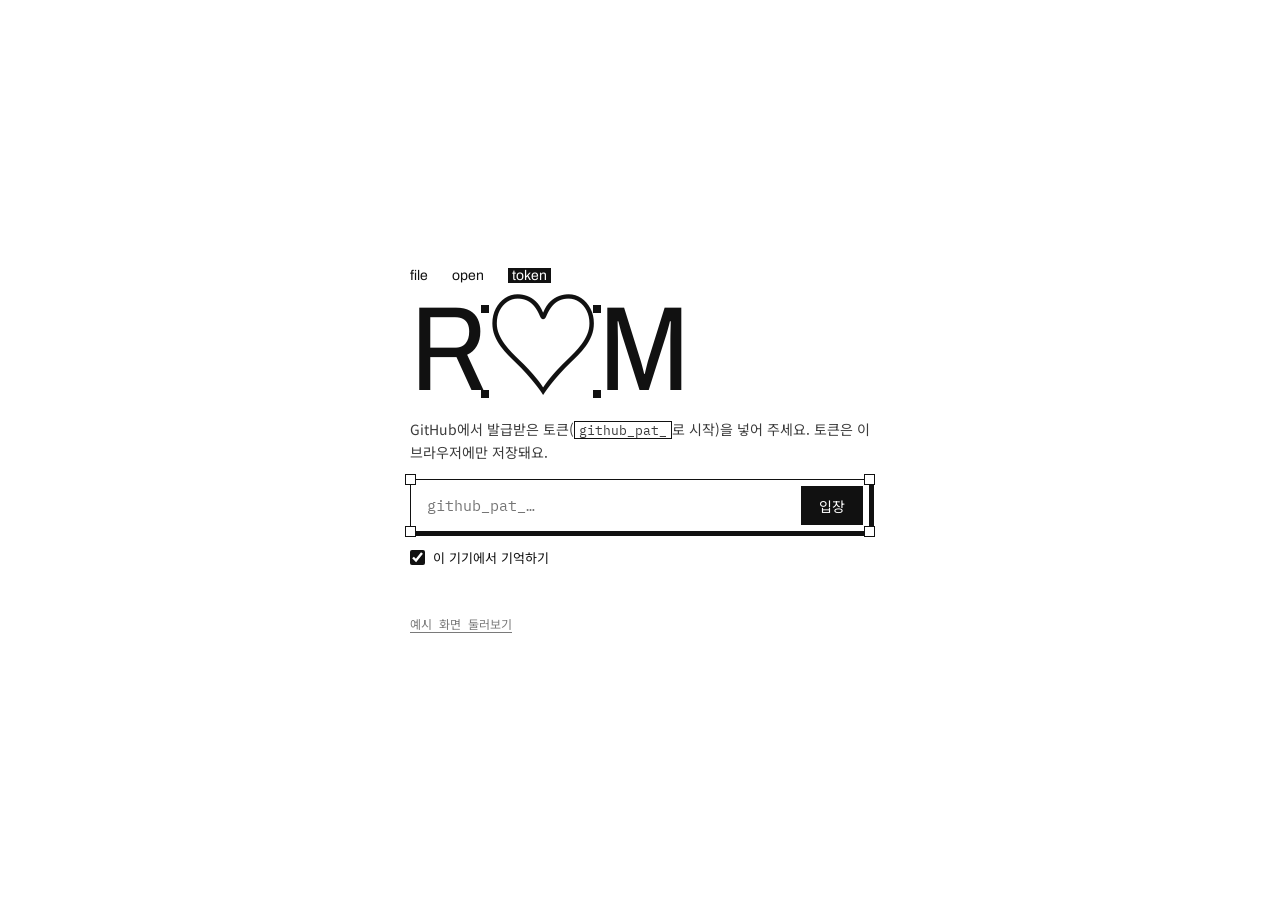
==== commit 61a379a9: "Never flash the example outfits while loading The page used to render the built-in example data whil" ====
--- a/index.html
+++ b/index.html
@@ -3,6 +3,10 @@
 <head>
 <meta charset="utf-8">
 <meta name="viewport" content="width=device-width, initial-scale=1, viewport-fit=cover">
+<link rel="icon" href="favicon.ico" sizes="any">
+<link rel="icon" type="image/png" sizes="32x32" href="favicon-32.png">
+<link rel="icon" type="image/png" sizes="192x192" href="favicon-192.png">
+<link rel="apple-touch-icon" href="apple-touch-icon.png">
 <!--ARTIFACT-START-->
 <title>R♡M</title>
 <meta name="claude:viewport-fit-sides" content="cover">
@@ -123,6 +127,10 @@
 .it:focus-visible{outline:none}
 .art{aspect-ratio:1;border:1px solid var(--line);background:var(--bg);position:relative;overflow:hidden}
 .art img{width:100%;height:100%;object-fit:contain}
+img.ld{opacity:0}
+img{transition:opacity .2s}
+.loading{background:linear-gradient(100deg,#f4f4f2 30%,#e9e9e6 50%,#f4f4f2 70%) 0 0/300% 100%;animation:shim 1.3s linear infinite}
+@keyframes shim{to{background-position:-150% 0}}
 .art.contain img{padding:10%}
 .it .nm{display:flex;flex-direction:column;gap:2px;font-size:13px;margin-top:8px;line-height:1.35;word-break:keep-all}
 .it .nm em{font-style:normal;font-family:var(--mono);font-size:11px;color:var(--mute);white-space:nowrap}
@@ -212,6 +220,10 @@
 .keep input{width:15px;height:15px;accent-color:#111;margin:0}
 .gerr{color:var(--err);font-size:13px;min-height:1.2em;font-family:var(--kr)}
 .demo{align-self:flex-start;border:0;background:none;padding:0;font-size:12px;font-family:var(--mono);color:var(--mute);text-decoration:underline;text-underline-offset:3px}
+.boot{position:fixed;inset:0;z-index:45;background:var(--bg);display:flex;flex-direction:column;align-items:center;justify-content:center;gap:14px}
+.boot .big{font-size:clamp(64px,14vw,110px)}
+.boot .bt{font-family:var(--mono);font-size:12px;color:var(--mute);animation:blink 1.2s steps(2) infinite}
+@keyframes blink{50%{opacity:.3}}
 .shake{animation:sh .35s}@keyframes sh{25%{transform:translateX(-6px)}75%{transform:translateX(6px)}}
 .sr{position:absolute;width:1px;height:1px;overflow:hidden;clip:rect(0 0 0 0);white-space:nowrap}
 button.lk{background:var(--bg);cursor:pointer}
@@ -237,6 +249,8 @@
     <button type="button" class="demo" id="gdemo">예시 화면 둘러보기</button>
   </div>
 </div>
+
+<div class="boot" id="boot" hidden><span class="big">R<span class="o">♡</span>M</span><span class="bt">불러오는 중…</span></div>
 
 <div class="wrap" id="app">
   <div class="menu">
@@ -340,23 +354,48 @@
     gh('/contents/'+path).then(function(r){return r.ok?r.json():null;}).then(function(j){if(j)gh('/contents/'+path,{method:'DELETE',body:{message:'R♡M: 이미지 삭제',sha:j.sha}});}).catch(function(){});}
 };
 /* 비공개 저장소 이미지는 주소만으로 열리지 않아서 토큰으로 받아와 붙인다 */
-var imgCache={};
-function hydrate(root){(root||document).querySelectorAll('img[data-gh]').forEach(function(im){var p=im.getAttribute('data-gh');
-  if(!imgCache[p])imgCache[p]=gh('/contents/'+p,{accept:'application/vnd.github.raw'}).then(function(r){if(!r.ok)throw 0;return r.blob();}).then(function(b){return URL.createObjectURL(b);}).catch(function(){delete imgCache[p];return '';});
-  imgCache[p].then(function(u){if(u)im.src=u;});im.removeAttribute('data-gh');});}
+/* 이미지 파일 이름은 올릴 때마다 새로 정해져서 내용이 바뀌지 않으므로, 한 번 받은 이미지는 이 기기(Cache Storage)에 저장해 두고 다음부터 바로 쓴다.
+   '나가기'를 누르면 이 저장분도 지운다. */
+var IMG_CACHE='rom-img-v1',imgCache={};
+function cacheKey(p){return location.origin+'/__rom-img/'+p;}
+function openCache(){try{return window.caches?caches.open(IMG_CACHE):Promise.reject();}catch(e){return Promise.reject(e);}}
+function loadImg(p){
+  if(imgCache[p])return imgCache[p];
+  imgCache[p]=openCache().then(function(c){return c.match(cacheKey(p)).then(function(hit){if(!hit)throw 0;return hit.blob();});})
+    .catch(function(){return gh('/contents/'+p,{accept:'application/vnd.github.raw'}).then(function(r){if(!r.ok)throw 0;return r.blob();}).then(function(b){
+      var type=/\.png$/i.test(p)?'image/png':'image/jpeg';b=b.type===type?b:new Blob([b],{type:type});
+      openCache().then(function(c){return c.put(cacheKey(p),new Response(b,{headers:{'Content-Type':type}}));}).catch(function(){});return b;});})
+    .then(function(b){return URL.createObjectURL(b);}).catch(function(){delete imgCache[p];return '';});
+  return imgCache[p];}
+function hydrate(root){(root||document).querySelectorAll('img[data-gh]').forEach(function(im){var p=im.getAttribute('data-gh');im.removeAttribute('data-gh');
+  loadImg(p).then(function(u){if(!u)return;im.onload=function(){im.classList.remove('ld');var a=im.closest('.loading');if(a)a.classList.remove('loading');};im.src=u;});});}
+/* 들어오자마자 모든 이미지를 미리 받아 둔다 (동시에 4개씩) */
+function prefetchAll(){var ps=[];(state.items||[]).forEach(function(i){if(i.img&&i.img.indexOf('gh:')===0)ps.push(i.img.slice(3));});
+  var pts=state.portraits||{};Object.keys(pts).forEach(function(k){if(pts[k]&&pts[k].indexOf('gh:')===0)ps.push(pts[k].slice(3));});
+  var q=ps.slice();function next(){var p=q.shift();if(!p)return;loadImg(p).then(next,next);}for(var k=0;k<4;k++)next();}
+function clearImgCache(){imgCache={};try{if(window.caches)caches.delete(IMG_CACHE);}catch(e){}}
 var state=clone(BASE);
 var cur='syndrome',uniOpen={};
 
 function find(id){return state.items.filter(function(i){return i.id===id;})[0];}
 function main(id){return state.mains.filter(function(m){return m.id===id;})[0];}
 function esc(s){return String(s==null?'':s).replace(/[&<>"']/g,function(c){return {'&':'&amp;','<':'&lt;','>':'&gt;','"':'&quot;',"'":'&#39;'}[c];});}
-var BLANK='[data-uri]';
-function imgTag(it,alt){var g=it.img&&it.img.indexOf('gh:')===0;return '<img src="'+(g?BLANK:esc(it.img||svgUri(it.art||'jacket')))+'"'+(g?' data-gh="'+esc(it.img.slice(3))+'"':'')+' alt="'+esc(alt)+'" loading="lazy">';}
-function art(it){return '<div class="art'+(it.img?'':' contain')+'">'+imgTag(it,it.title)+'</div>';}
+/* 불러오는 동안 쓰는 투명한 1x1 이미지 (깨진 이미지 아이콘이 뜨지 않게) */
+var BLANK='[data-uri]';
+function isGh(it){return !!(it.img&&it.img.indexOf('gh:')===0);}
+function imgTag(it,alt){var g=isGh(it);return '<img src="'+(g?BLANK:esc(it.img||svgUri(it.art||'jacket')))+'"'+(g?' class="ld" data-gh="'+esc(it.img.slice(3))+'" alt=""':' alt="'+esc(alt)+'"')+' decoding="async">';}
+function art(it){return '<div class="art'+(it.img?'':' contain')+(isGh(it)?' loading':'')+'">'+imgTag(it,it.title)+'</div>';}
 var H4='<i class="h tl"></i><i class="h tr"></i><i class="h bl"></i><i class="h br"></i>';
 
 function errMsg(e){var m=e&&e.message;return m==='perm'?'이 토큰은 보기 전용이라 저장할 수 없어요.':m==='auth'?'토큰이 만료됐거나 삭제됐어요. 다시 입장해 주세요.':m==='conflict'?'다른 사람이 먼저 저장했어요. 최신 내용을 불러왔으니 다시 해 주세요.':'저장하지 못했어요. 인터넷 연결을 확인하고 다시 시도해 주세요.';}
-function persist(msg){return Store.save(state,msg).then(function(){render();if(msg)toast(msg);return true;},function(e){toast(errMsg(e));
+/* 마지막으로 불러온 내용을 이 기기에 기억 → 다음 방문 때 바로 보여주고, 뒤에서 GitHub 최신 내용으로 바꾼다 */
+var SKEY='rom-state';
+function cacheState(){try{localStorage.setItem(SKEY,JSON.stringify(state));}catch(e){}}
+function cachedState(){try{var s=JSON.parse(localStorage.getItem(SKEY)||'null');return s&&s.items?s:null;}catch(e){return null;}}
+var syncing=false;
+function persist(msg){
+  if(syncing){toast('최신 내용을 불러오는 중이에요. 잠시 후 다시 해 주세요.');return Promise.resolve(false);}
+  return Store.save(state,msg).then(function(){render();if(Store.gh)cacheState();if(msg)toast(msg);return true;},function(e){toast(errMsg(e));
   if(e&&e.message==='conflict')Store.reload().then(function(s){if(s)state=s;render();}).catch(function(){});
   if(e&&e.message==='auth')logout();return false;});}
 
@@ -372,7 +411,7 @@
   document.getElementById('n-syndrome').textContent=n.syndrome;document.getElementById('n-ria').textContent=n.ria;
   var pts=state.portraits||{};
   document.getElementById('portraits').innerHTML=['syndrome','ria'].map(function(c){var src=pts[c];return '<div class="pt'+(c===cur?' on':'')+'">'+
-    '<button class="pick" data-'+(src?'char':'portrait')+'="'+c+'" aria-label="'+CHARS[c]+(src?' 의상 보기':' 대표 이미지 넣기')+'"><div class="frame">'+(src?imgTag({img:src},CHARS[c]):'<span class="empty2"><b>+</b>대표 이미지<br>넣기</span>')+'</div>'+H4+'</button>'+
+    '<button class="pick" data-'+(src?'char':'portrait')+'="'+c+'" aria-label="'+CHARS[c]+(src?' 의상 보기':' 대표 이미지 넣기')+'"><div class="frame'+(src&&src.indexOf('gh:')===0?' loading':'')+'">'+(src?imgTag({img:src},CHARS[c]):'<span class="empty2"><b>+</b>대표 이미지<br>넣기</span>')+'</div>'+H4+'</button>'+
     (src?'<button class="ed" data-portrait="'+c+'" aria-label="'+CHARS[c]+' 대표 이미지 바꾸기">변경</button>':'')+
     '<div class="cap"><b>'+CHARS[c]+'</b><span>'+c+'.png</span></div></div>';}).join('');
   var list=state.items.filter(function(i){return i.char===cur;});
@@ -448,10 +487,10 @@
   drop.addEventListener('drop',function(e){e.preventDefault();drop.classList.remove('over');var fl=[].slice.call(e.dataTransfer.files||[]).filter(function(x){return /^image\//.test(x.type);})[0];if(fl)readImg(fl);});}
 function openItemForm(ch,id){pending=null;var it=id?find(id):null;ch=it?it.char:(CHARS[ch]?ch:cur);
   var secs=it?it.sections:[{label:'전체',prompt:''},{label:'상반신만',prompt:''},{label:'신발없이',prompt:''}];
-  var tags=['OUTER','TOP','BOTTOM','DRESS','SET','SHOES','BAG','ETC'];
+  var tags=['SET','OUTER','TOP','BOTTOM','DRESS','SHOES','BAG','ETC'];
   openSheet(it?'edit_file.png':'new_file.png','<form class="form" id="af" novalidate><h3 id="sheet-title" style="margin:0;font-size:20px">'+(it?'의상 수정':'의상 프롬프트 추가')+'</h3>'+
   '<div class="seg" role="radiogroup" aria-label="캐릭터"><label><input type="radio" name="ch" id="a-syndrome" value="syndrome"'+(ch==='syndrome'?' checked':'')+'>신드롬</label><label><input type="radio" name="ch" id="a-ria" value="ria"'+(ch==='ria'?' checked':'')+'>리아</label></div>'+
-  '<div class="two"><label for="a-title">의상 이름<input type="text" id="a-title" maxlength="40" placeholder="예: 체크 플리츠 스커트" value="'+esc(it?it.title:'')+'"></label><label for="a-tag">분류<select id="a-tag">'+tags.map(function(t){return '<option'+(it&&it.tag===t?' selected':'')+'>'+t+'</option>';}).join('')+'</select></label></div>'+
+  '<div class="two"><label for="a-title">의상 이름<input type="text" id="a-title" maxlength="40" placeholder="예: 체크 플리츠 스커트" value="'+esc(it?it.title:'')+'"></label><label for="a-tag">분류<select id="a-tag">'+tags.map(function(t){return '<option'+((it?it.tag:'SET')===t?' selected':'')+'>'+t+'</option>';}).join('')+'</select></label></div>'+
   '<div><label>프롬프트 섹션 <span class="hint" style="margin:0">비워 둔 섹션은 저장되지 않아요.</span></label><div class="srows" id="srows" style="margin-top:8px">'+secs.map(rowHtml).join('')+'</div><button type="button" class="btn w addsec" id="addsec" style="margin-top:10px">+ 섹션 추가</button></div>'+
   '<div><label for="a-img">의상 이미지'+(it?' (바꿀 때만 선택)':'')+'</label><div class="drop" style="margin-top:6px"><div class="pv" id="a-pv">'+(it?imgTag(it,''):'미리보기')+'</div><div><input type="file" id="a-img" accept="image/*"><p class="hint"><b>사진을 복사해서 Ctrl+V</b>로 붙여 넣거나, 이 칸에 끌어다 놓아도 돼요. 사진은 자동으로 줄여서 저장해요.</p></div></div></div>'+
   '<p class="err" id="a-err" role="alert"></p><div class="row-end"><button type="button" class="btn w" data-close>취소</button><button type="submit" class="btn" id="a-save">저장하기</button></div></form>');
@@ -541,11 +580,16 @@
 function getTok(){try{return localStorage.getItem(TKEY)||sessionStorage.getItem(TKEY)||'';}catch(e){return '';}}
 function setTok(t,keep){try{localStorage.removeItem(TKEY);sessionStorage.removeItem(TKEY);if(t)(keep?localStorage:sessionStorage).setItem(TKEY,t);}catch(e){}}
 function showGate(msg){gate.hidden=false;app.inert=true;document.getElementById('gerr').textContent=msg||'';setTimeout(function(){document.getElementById('gtoken').focus();},50);}
-function enter(s){state=s||clone(BASE);gate.hidden=true;app.inert=false;render();fromHash();}
-function logout(){setTok('');Store.gh=false;GH.token='';GH.sha=null;imgCache={};state=clone(BASE);document.getElementById('gtoken').value='';showGate('');}
+var boot=document.getElementById('boot');
+function emptyState(){return {v:2,mains:clone(BASE.mains),items:[],portraits:{}};}
+function enter(s){state=s;boot.hidden=true;gate.hidden=true;app.inert=false;render();fromHash();if(Store.gh){cacheState();prefetchAll();}}
+function logout(){setTok('');Store.gh=false;GH.token='';GH.sha=null;clearImgCache();try{localStorage.removeItem(SKEY);}catch(e){}state=clone(BASE);document.getElementById('gtoken').value='';boot.hidden=true;showGate('');}
 function tryLogin(t,keep){var btn=gform.querySelector('button');btn.disabled=true;btn.textContent='확인 중…';
-  return Store.login(t).then(function(s){setTok(t,keep);btn.disabled=false;btn.textContent='입장';enter(s);},
-    function(e){btn.disabled=false;btn.textContent='입장';setTok('');
+  syncing=true;
+  return Store.login(t).then(function(s){syncing=false;setTok(t,keep);btn.disabled=false;btn.textContent='입장';enter(s||emptyState());},
+    function(e){syncing=false;btn.disabled=false;btn.textContent='입장';boot.hidden=true;
+      if(e&&e.message==='auth'){setTok('');try{localStorage.removeItem(SKEY);}catch(x){}}
+      else if(cachedState()&&getTok()){Store.gh=false;toast('GitHub에 연결하지 못해서 마지막으로 본 내용을 보여주고 있어요. 수정하려면 새로고침해 주세요.');return;}
       showGate(e&&e.message==='auth'?'토큰이 맞지 않거나 zzeori-data 저장소 권한이 없어요.':'GitHub에 연결하지 못했어요. 인터넷 연결을 확인해 주세요.');
       gform.classList.remove('shake');void gform.offsetWidth;gform.classList.add('shake');});}
 gform.addEventListener('submit',function(e){e.preventDefault();var t=document.getElementById('gtoken').value.trim();
@@ -553,7 +597,7 @@
 document.getElementById('lock').addEventListener('click',function(e){e.preventDefault();logout();});
 var demo=document.getElementById('gdemo');
 if(/(^|\.)64bit\.kr$|github\.io$/.test(location.hostname))demo.hidden=true;
-demo.addEventListener('click',function(){enter(null);toast('예시 화면이에요. 저장해도 이 브라우저 밖으로 나가지 않아요.');});
+demo.addEventListener('click',function(){enter(clone(BASE));toast('예시 화면이에요. 저장해도 이 브라우저 밖으로 나가지 않아요.');});
 
 /* view / window 전환 (이 기기에서 기억) */
 function setMode(m){document.body.classList.toggle('mode-view',m==='view');
@@ -562,8 +606,12 @@
 document.addEventListener('click',function(e){var b=e.target.closest('[data-mode]');if(b){setMode(b.dataset.mode);if(!ov.hidden&&b.dataset.mode==='view'&&document.querySelector('#af,#pf,#ef'))closeSheet();}});
 setMode((function(){try{return localStorage.getItem('rom-mode');}catch(e){return null;}})()==='window'?'window':'view');
 
-render();
-var saved=getTok();if(saved){GH.token=saved;tryLogin(saved,!!(function(){try{return localStorage.getItem(TKEY);}catch(e){return null;}})());}else showGate('');
+var saved=getTok();
+if(saved){GH.token=saved;var cs=cachedState();
+  if(cs){state=cs;gate.hidden=true;app.inert=false;render();fromHash();}   /* 기억해 둔 내용을 바로 표시 */
+  else{boot.hidden=false;app.inert=true;}                                   /* 처음이면 '불러오는 중' */
+  tryLogin(saved,!!(function(){try{return localStorage.getItem(TKEY);}catch(e){return null;}})());}
+else showGate('');
 
 })();
 </script>
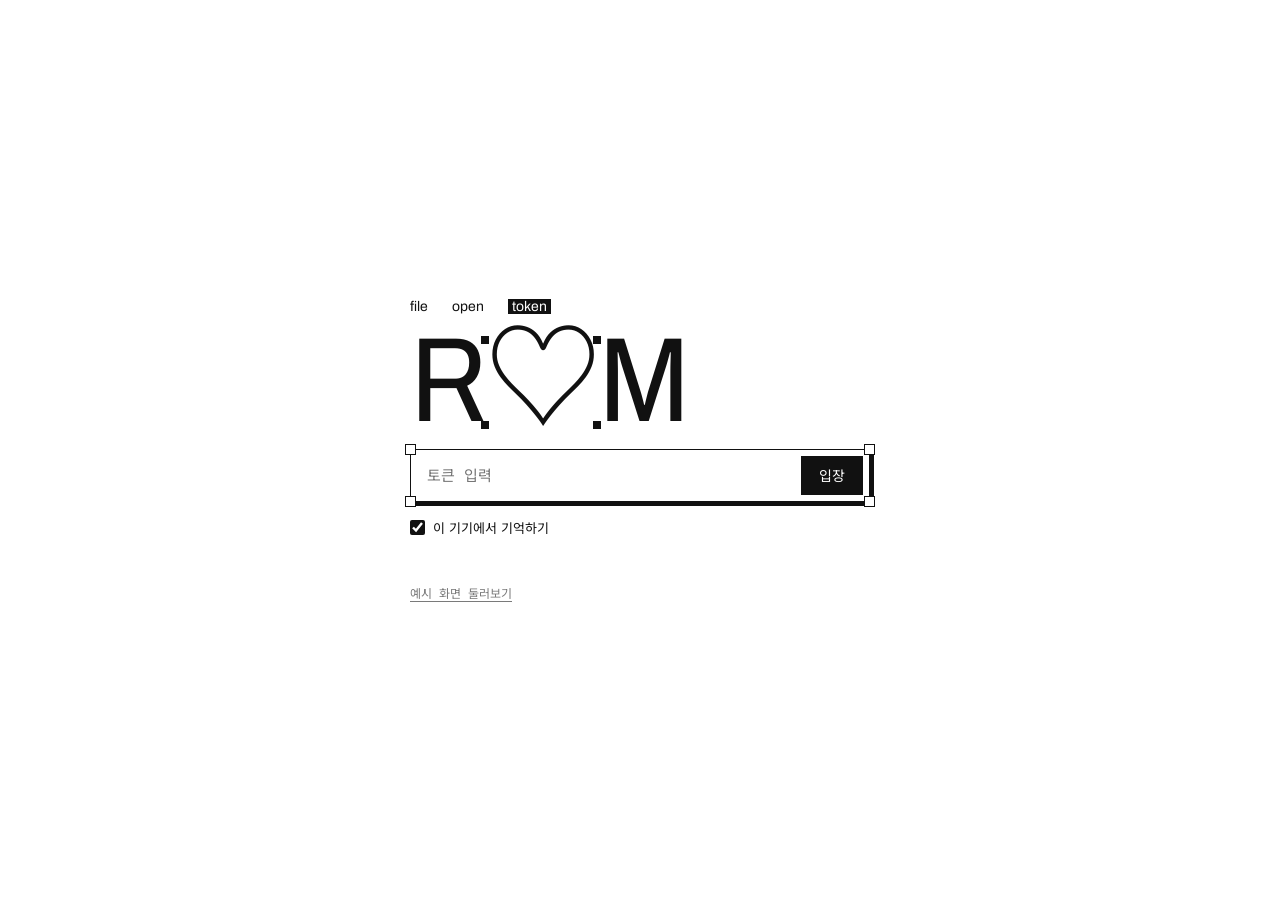
==== commit 6153b1d8: "Remove the explanatory text from the token screen Co-Authored-By: Claude Opus 5.5 <noreply@anthropic" ====
--- a/index.html
+++ b/index.html
@@ -81,7 +81,7 @@
 .portraits{display:grid;grid-template-columns:repeat(2,minmax(0,1fr));gap:18px;width:100%;max-width:440px}
 .pt{position:relative;min-width:0}
 .pt .pick{display:block;width:100%;border:0;background:none;padding:0;text-align:left;position:relative}
-.pt .frame{aspect-ratio:3/4;border:1px solid var(--line);background:var(--bg);display:grid;place-items:center;overflow:hidden}
+.pt .frame{aspect-ratio:2/3;border:1px solid var(--line);background:var(--bg);display:grid;place-items:center;overflow:hidden}
 .pt .frame img{width:100%;height:100%;object-fit:contain}
 .pt .frame .empty2{font-family:var(--kr);font-size:12px;color:var(--mute);text-align:center;line-height:1.6}
 .pt .frame .empty2 b{display:block;font-size:30px;font-weight:300;color:var(--ink);line-height:1}
@@ -125,7 +125,7 @@
 .it .h{display:none}
 .it:hover .h,.it:focus-visible .h{display:block}
 .it:focus-visible{outline:none}
-.art{aspect-ratio:1;border:1px solid var(--line);background:var(--bg);position:relative;overflow:hidden}
+.art{aspect-ratio:2/3;border:1px solid var(--line);background:var(--bg);position:relative;overflow:hidden}
 .art img{width:100%;height:100%;object-fit:contain}
 img.ld{opacity:0}
 img{transition:opacity .2s}
@@ -134,7 +134,7 @@
 .art.contain img{padding:10%}
 .it .nm{display:flex;flex-direction:column;gap:2px;font-size:13px;margin-top:8px;line-height:1.35;word-break:keep-all}
 .it .nm em{font-style:normal;font-family:var(--mono);font-size:11px;color:var(--mute);white-space:nowrap}
-.addt{border:1px dashed var(--line);background:var(--bg);aspect-ratio:1;display:flex;flex-direction:column;align-items:center;justify-content:center;gap:6px;font-size:13px}
+.addt{border:1px dashed var(--line);background:var(--bg);aspect-ratio:2/3;display:flex;flex-direction:column;align-items:center;justify-content:center;gap:6px;font-size:13px}
 .addt b{font-size:42px;font-weight:300;line-height:1}
 .empty{grid-column:1/-1;border:1px dashed var(--line);padding:40px 20px;text-align:center;font-size:14px;color:var(--ink2)}
 
@@ -154,7 +154,7 @@
 .sheet .bar span{font-family:var(--mono);font-size:12px}
 .sheet .x{width:30px;height:30px;border:1px solid var(--line);background:var(--bg);font-size:16px;line-height:1}
 .view{display:grid;grid-template-columns:minmax(0,1fr) minmax(0,1.1fr)}
-.view .art{aspect-ratio:3/4;border:0;border-right:1px solid var(--line)}
+.view .art{aspect-ratio:2/3;border:0;border-right:1px solid var(--line)}
 .view .bd{padding:24px 22px 22px;display:flex;flex-direction:column;gap:12px;min-width:0}
 .view .tg{font-family:var(--mono);font-size:11px;border:1px solid var(--line);align-self:flex-start;padding:2px 8px}
 .view h3{margin:0;font-size:26px;font-weight:500;font-stretch:88%;letter-spacing:-.01em}
@@ -171,13 +171,13 @@
 .seg label:has(input:checked){background:var(--ink);color:var(--bg)}
 .seg input{position:absolute;opacity:0;pointer-events:none}
 .drop{border:1px dashed var(--line);padding:14px;display:flex;gap:14px;align-items:center}
-.drop .pv{width:72px;height:96px;flex:none;background:var(--soft);display:grid;place-items:center;font-size:11px;color:var(--mute);overflow:hidden}
+.drop .pv{width:72px;height:108px;flex:none;background:var(--soft);display:grid;place-items:center;font-size:11px;color:var(--mute);overflow:hidden}
 .drop .pv img{width:100%;height:100%;object-fit:contain}
 .drop.over{background:var(--soft);border-style:solid}
 .hint{font-size:12px;color:var(--mute);margin:6px 0 0}
 .err{color:var(--err);font-size:13px;min-height:1em;margin:0}
 .row-end{display:flex;gap:8px;justify-content:flex-end}
-@media (max-width:640px){.view{grid-template-columns:1fr}.view .art{aspect-ratio:4/3;border-right:0;border-bottom:1px solid var(--line)}.form .two{grid-template-columns:1fr}}
+@media (max-width:640px){.view{grid-template-columns:1fr}.view .art{aspect-ratio:auto;height:min(65vh,150vw);border-right:0;border-bottom:1px solid var(--line)}.form .two{grid-template-columns:1fr}}
 .toast{position:fixed;left:50%;bottom:calc(24px + env(safe-area-inset-bottom,0px));transform:translateX(-50%);background:var(--ink);color:var(--bg);padding:10px 18px;font-size:14px;z-index:60;font-family:var(--kr)}
 .pop{animation:pop .3s}@keyframes pop{50%{transform:scale(1.06)}}
 
@@ -237,11 +237,10 @@
   <div class="gbox">
     <div class="menu" style="padding:0"><ul><li>file</li><li>open</li><li class="on">token</li></ul></div>
     <h1 class="big">R<span class="o">♡</span>M</h1>
-    <p>GitHub에서 발급받은 토큰(<code>github_pat_</code>로 시작)을 넣어 주세요. 토큰은 이 브라우저에만 저장돼요.</p>
     <form class="gform" id="gform" autocomplete="off">
       <i class="h tl"></i><i class="h tr"></i><i class="h bl"></i><i class="h br"></i>
       <label for="gtoken" class="sr">GitHub 토큰</label>
-      <input id="gtoken" type="password" placeholder="github_pat_…" spellcheck="false">
+      <input id="gtoken" type="password" placeholder="토큰 입력" spellcheck="false">
       <button type="submit">입장</button>
     </form>
     <label class="keep" for="gkeep"><input type="checkbox" id="gkeep" checked>이 기기에서 기억하기</label>
